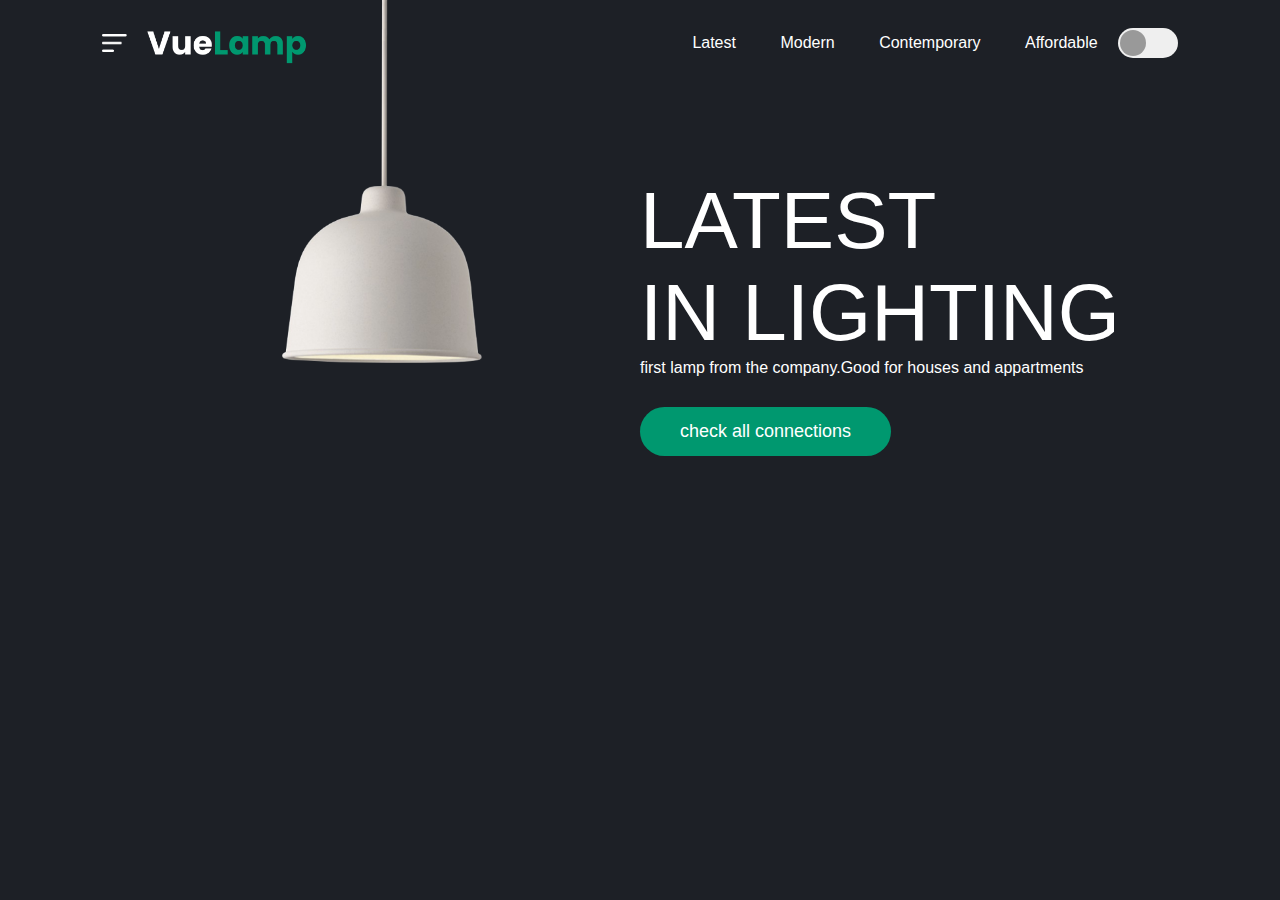
==== light.html @ d731beed "FIRST COMMIT" ====
<!DOCTYPE html>
<html lang="en">
<head>
    <meta charset="UTF-8">
    <meta http-equiv="X-UA-Compatible" content="IE=edge">
    <meta name="viewport" content="width=device-width, initial-scale=1.0">
    <title>LIGHT</title>
    <link rel="stylesheet" href="light.css">
</head>
<body>
   <div class="hero">
    <nav>
        <img src="images/menu.png" class="menu-img">
        <img src="images/logo.png" class="logo">
        <ul>
            <li><a href="">Latest</a></li>
            <li><a href="">Modern</a></li>
            <li><a href="">Contemporary</a></li>
            <li><a href="">Affordable</a></li>
        </ul>
        <button type="button" onclick="toggleBtn()" id="btn"><span></span></button>
    </nav>
    <div class="lamp-container">
        <img src="images/lamp.png" class="lamp">
        <img src="images/light.png" class="light" id="light">
    
    </div>
    <div class="text-container">
        <h1>LATEST<br>IN LIGHTING</h1>
        <p>first lamp from the company.Good for houses and appartments</p>
        <a href="">check all connections</a>
        <!-- <div class="control">
            <p>04</p>
            <div class="line"><span></span></div>
            <p>05</p> -->
        </div>
        
    </div>
   </div> 
   <script>
    var btn=document.getElementById("btn");
    var light=document.getElementById("light")


    function toggleBtn(){
        btn.classList.toggle("active");
        light.classList.toggle("on");
    }
   </script>
</body>
</html>
---- light.css ----
*{
    margin: 0;
    padding: 0;
    font-family: 'poppins',sans-serif;
    box-sizing: border-box;
}
.hero{
    background:#1d2026;
    min-height:100vh;
    width:100%;
    color:#fff;
    position:relative;


}
nav{
    display: flex;
   align-items: center;
   padding: 20px 8%;
}

nav .menu-img{
    width:25px;
    margin-right: 20px;
    cursor:pointer;

}

nav .logo{
    width:160px;
    cursor:pointer;
}
nav ul{
    flex:1;
    text-align: right;
}
nav ul li{
    display:inline-block;
    list-style:none;
    margin: 0 20px;
}

nav ul li a{
    text-decoration: none;
    color:#fff;
}

button{
    background: #efefef;
    height:30px;
    width:60px;
    border-radius:20px;
    border:0;
    outline:0;
    cursor:pointer;

}

button span {
    display:block;
    background: #999;
    height:26px;
    width:26px;
    border-radius:50%;
    margin-left:2px;
    transition: background 0.5s, margin-left 0.5s;
}
.lamp-container{
    position:absolute;
    top:-20px;
    left:22%;
    width:200px;
}
.lamp{
    width:100%;
}
.light{
    position:absolute;
    top:97%;
    left:50%;
    transform: translateX(-50%) ;
    width:700px;
    margin-left:-10px;
    opacity: 0;
    transition:opacity 0.5s;
}
.text-container{
    max-width:600px;
    margin-top:7%;
    margin-left:50%;
}

.text-container h1{

    font-size:80px;
    font-weight: 400;
}
.text-container a{
    text-decoration:none;
    background:#00986f;
    padding: 14px 40px;
    display:inline-block;
    color:#fff;
    font-size:18px;
    margin-top:30px;
    border-radius:30px;
}
.control{
    display:flex;
    align-items:center;
    justify-content:flex-end;
    margin-top:150px;
}
.control .line{
    width: 250px;
    height:4px;
    background:#fff;
    margin:0;
    border-radius: 2px;
}
.control.line span{
    width: 50%;
    height: 8px;
    margin-top:-2px;
    border-radius: 4px;
    background-color: #00986f;
    display: block;
}
.active{
    background: green;
}
.active span{
    background:#fff;
    margin-left:31px;
}
.on{
    opacity: 1;
}
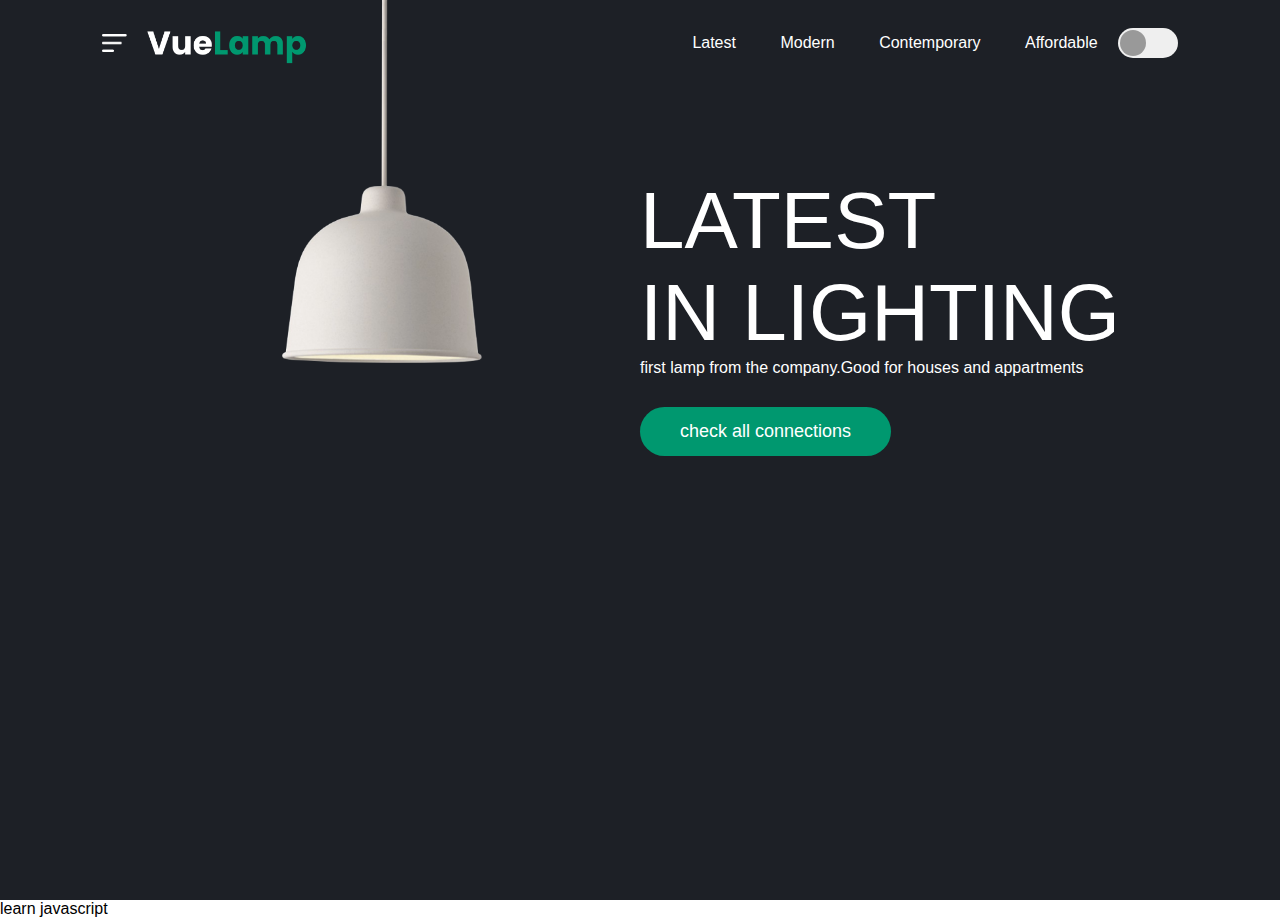
==== commit f43461f3: "commit" ====
--- a/light.html
+++ b/light.html
@@ -47,5 +47,6 @@
         light.classList.toggle("on");
     }
    </script>
+   <P>learn javascript</P>
 </body>
 </html>